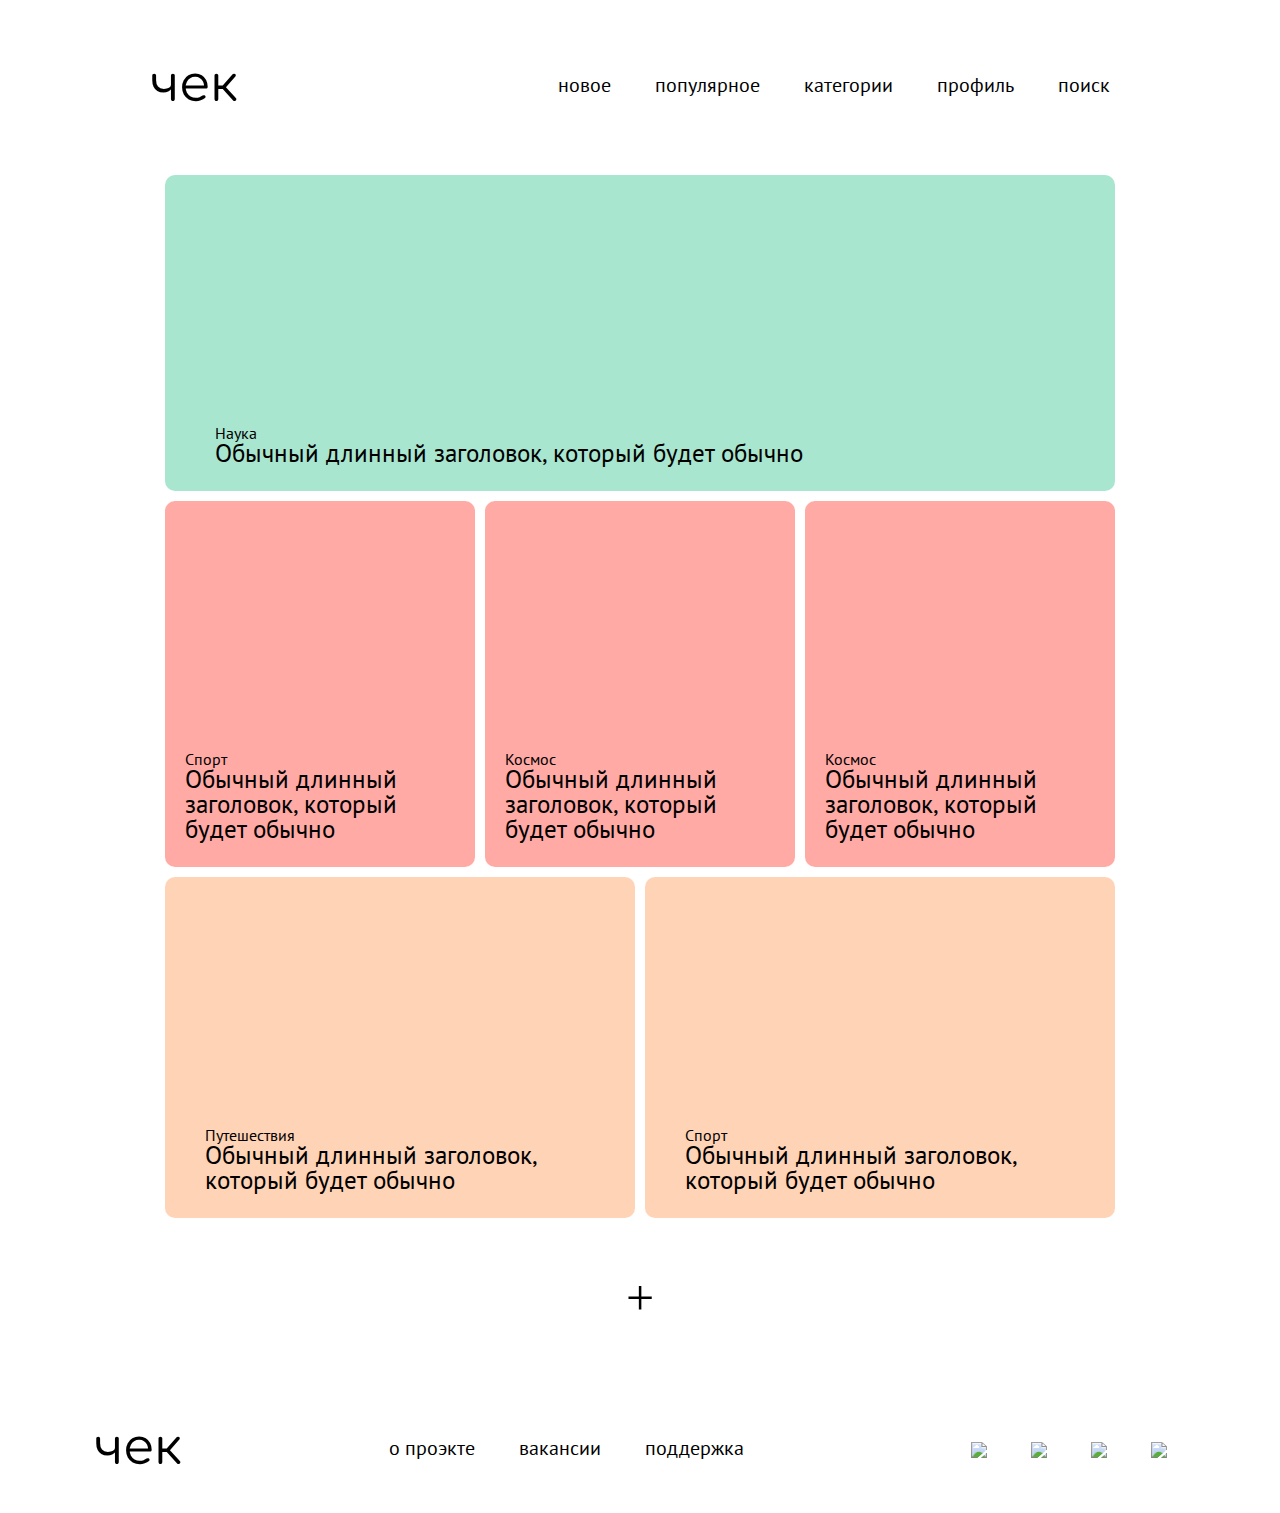
==== Desktop/news-site/index.html @ 9fce2b68 "Ver 1.0" ====
<!DOCTYPE html>
<html lang="en">
  <head>
    <meta charset="UTF-8" />
    <meta name="viewport" content="width=device-width, initial-scale=1.0" />
    <link rel="stylesheet" href="./css/reset.css" />
    <link rel="stylesheet" href="./css/style.css" />
    <title>Document</title>
  </head>
  <body>
    <!-- HEADER SECTION-->
    <header>
      <a href="#" class="logo">Чек </a>
      <nav class="header-nav">
        <ul>
          <a href="">
            <li class="nav__item nav__item_active">Новое</li>
          </a>
          <a href="">
            <li class="nav__item">Популярное</li>
          </a>
          <a href="">
            <li class="nav__item">Категории</li>
          </a>
          <a href="">
            <li class="nav__item">Профиль</li>
          </a>
          <a href="">
            <li class="nav__item">Поиск</li>
          </a>
        </ul>
      </nav>
    </header>

    <!-- CONTENT SECTION  -->
    <section class="container">
      <div class="container__row">
        <!-- LARGE ITEMS ROW-->
        <div class="item item-large">
            <div class="item__info">
              <a class="item__category" href="#">Наука</a>
              <br>
              <a class="item__header" href="#">Обычный длинный заголовок, который будет обычно</a>
              
            </div>
        </div>
      </div>

            <!-- SMALL ITEMS ROW-->
            <div class="container__row">
                <div class="item item-small">
                    <div class="item__info">
                        <a class="item__category" href="#">Спорт</a>
                        <br>
                        <a class="item__header" href="#">Обычный длинный заголовок, который будет обычно</a>
                    </div>
                </div>
        
                <a href="#">
                <div class="item item-small">
                    <div class="item__info">
                        <a class="item__category" href="#">Космос</a>
                        <br>
                        <a class="item__header" href="#">Обычный длинный заголовок, который будет обычно</a>
                    </div>
                </div>
        
                <div class="item item-small">
                  <a href="#" class="item__save">
                  </a>
                    <div class="item__info">
         
                        <a class="item__category" href="#">Космос</a>
                        <br>
                        <a class="item__header" href="#">Обычный длинный заголовок, который будет обычно</a>
                    </div>
                </div>
              </div>

      <!-- MEDIUM ITEMS ROW-->
      <div class="container__row">
        <div class="item item-medium">
            <div class="item__info">
                <a class="item__category" href="#">Путешествия</a>
                <br>
                <a class="item__header" href="#">Обычный длинный заголовок, который будет обычно</a>
            </div>
        </div>

        <div class="item item-medium">
            <div class="item__info">
                <a class="item__category" href="#">Спорт</a>
            <br>
                <a class="item__header" href="#">Обычный длинный заголовок, который будет обычно</a>
            </div>
        </div>
      </div>

      <a href="#" class="container__more">+</a>
    </section>
    <!-- FOOTER SECTION -->

    <footer>
      <a href="#" class="logo">чек</a>
      <nav class="footer-nav">
        <ul>
          <li>
            <a href="#">О проэкте</a>
          </li>
          <li>
            <a href="#">Вакансии</a>
          </li>
          <li>
            <a href="#">Поддержка</a>
          </li>
        </ul>
      </nav>
      <div class="footer__social">
          <ul>
              <li>
                <a href="#">
                    <img src="https://img.icons8.com/metro/30/000000/instagram-new.png">
                </a>
              </li>
              <li>
                <a href="#">
                    <img src="https://img.icons8.com/ios-glyphs/30/000000/github.png">
                </a>
              </li>
              <li>
                <a href="#">
                    <img src="https://img.icons8.com/android/30/000000/twitter.png">
                </a>
              </li>
              <li>
                  <a href="#">
                      <img src="https://img.icons8.com/ios-filled/30/000000/youtube.png">
                    </a>
            </li>
          </ul>




      </div>
    </footer>
  </body>
</html>
---- Desktop/news-site/css/style.css ----
@import url("https://fonts.googleapis.com/css?family=Comfortaa|PT+Sans&display=swap");
* {
  box-sizing: border-box;
}
a {
  text-decoration: none;
  color: black;
  transition: color 0.2s;
}
header ul li:hover,
footer ul li:hover,
.container__more:hover {
  color: #97bbb9;
  transition: color 0.2s;
}
li {
  color: black;
  transition: color 0.2s;
}
header {
  display: flex;
  align-items: center;
  justify-content: space-around;
  margin: 60px 0px;
  text-transform: lowercase;
}

.logo {
  text-transform: lowercase;
  font-size: 50px;
  font-family: "Comfortaa", Helvetica, sans-serif;
}
.header-nav ul li,
.footer-nav ul li,
.footer__social ul li {
  display: inline-block;
  margin: 0 20px;
  font-family: "PT Sans", Helvetica, sans-serif;
  font-size: 20px;
}
.container {
  width: 75%;
  margin: auto;
}
.container__row {
  display: flex;
  justify-content: center;
}
.item {
  border-radius: 10px;
  margin: 5px;
  font-family: "PT Sans", Helvetica, sans-serif;
}

.item-large {
  width: 100%;
  padding: 250px 20px 25px 50px;
  background-color: #a8e6cf;
  transition: background-color 0.3s;
}
.item-large:hover {
  background-color: #b8f0db;
  transition: background-color 0.3s;
}
.item-medium {
  width: 50%;
  padding: 250px 20px 25px 40px;
  background-color: #ffd3b6;
  transition: background-color 0.3s;
}
.item-medium:hover {
  background-color: #ffe4d2;
  transition: background-color 0.3s;
  color: grey;
}
.item-small {
  width: 33%;
  padding: 250px 20px 25px 20px;
  background-color: #ffaaa5;
  transition: background-color 0.3s;
}
.item-small:hover {
  background-color: #fdbcb9;
  transition: background-color 0.3s;
}

.item__header {
  font-size: 25px;
  margin-top: 10px;
}
.container__more {
  text-align: center;
  display: block;
  font-size: 50px;
  margin: 50px 0;
}

.footer-nav {
  display: flex;
  align-items: center;
}

footer {
  display: flex;
  align-items: center;
  justify-content: space-around;
  margin: 100px 0px 40px 0px;
  text-transform: lowercase;
}
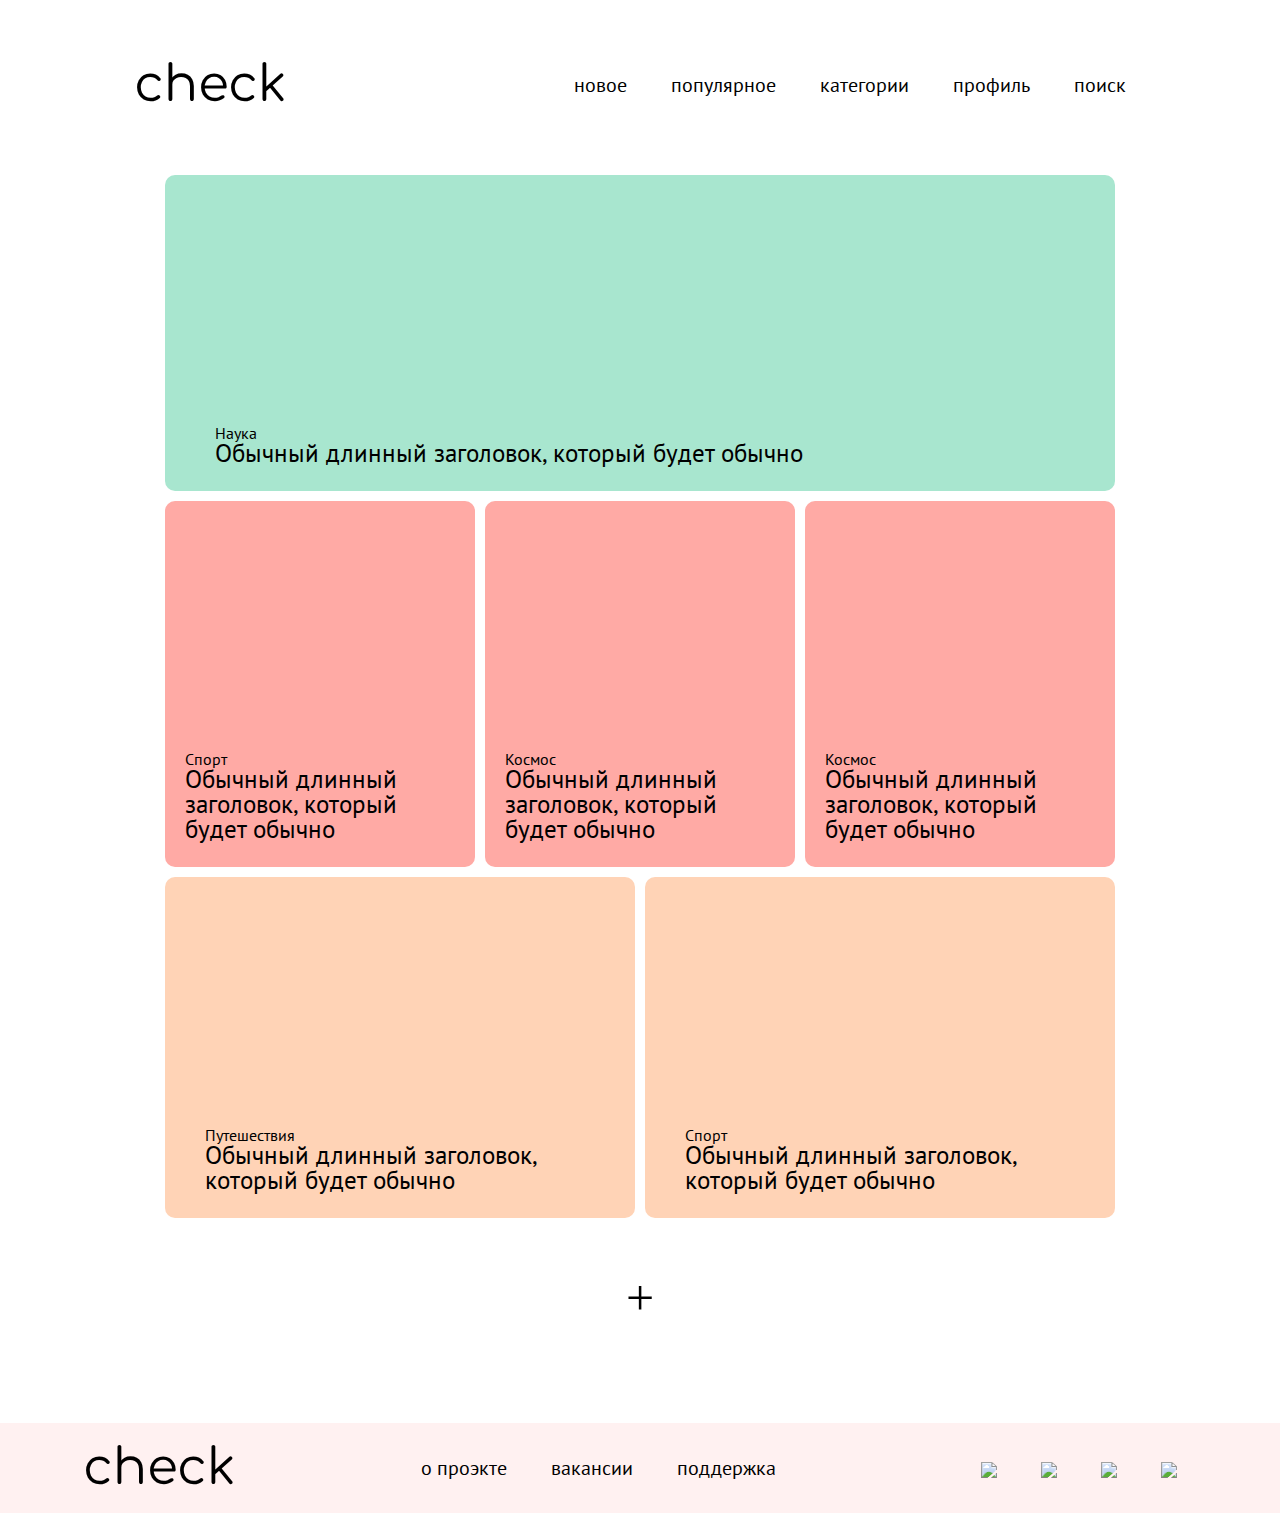
==== commit c3979d93: "Added changes to footer" ====
--- a/Desktop/news-site/index.html
+++ b/Desktop/news-site/index.html
@@ -10,7 +10,7 @@
   <body>
     <!-- HEADER SECTION-->
     <header>
-      <a href="#" class="logo">Чек </a>
+      <a href="#" class="logo">check </a>
       <nav class="header-nav">
         <ul>
           <a href="">
@@ -101,7 +101,7 @@
     <!-- FOOTER SECTION -->
 
     <footer>
-      <a href="#" class="logo">чек</a>
+      <a href="#" class="logo">check</a>
       <nav class="footer-nav">
         <ul>
           <li>
--- a/Desktop/news-site/css/style.css
+++ b/Desktop/news-site/css/style.css
@@ -8,7 +8,7 @@
   transition: color 0.2s;
 }
 header ul li:hover,
-footer ul li:hover,
+footer ul li a:hover,
 .container__more:hover {
   color: #97bbb9;
   transition: color 0.2s;
@@ -104,6 +104,8 @@
   display: flex;
   align-items: center;
   justify-content: space-around;
-  margin: 100px 0px 40px 0px;
+  margin: 100px 0px 0px 0px;
+  padding: 20px 0px 20px 0px;
   text-transform: lowercase;
+  background: rgba(255, 234, 234, 0.692);
 }
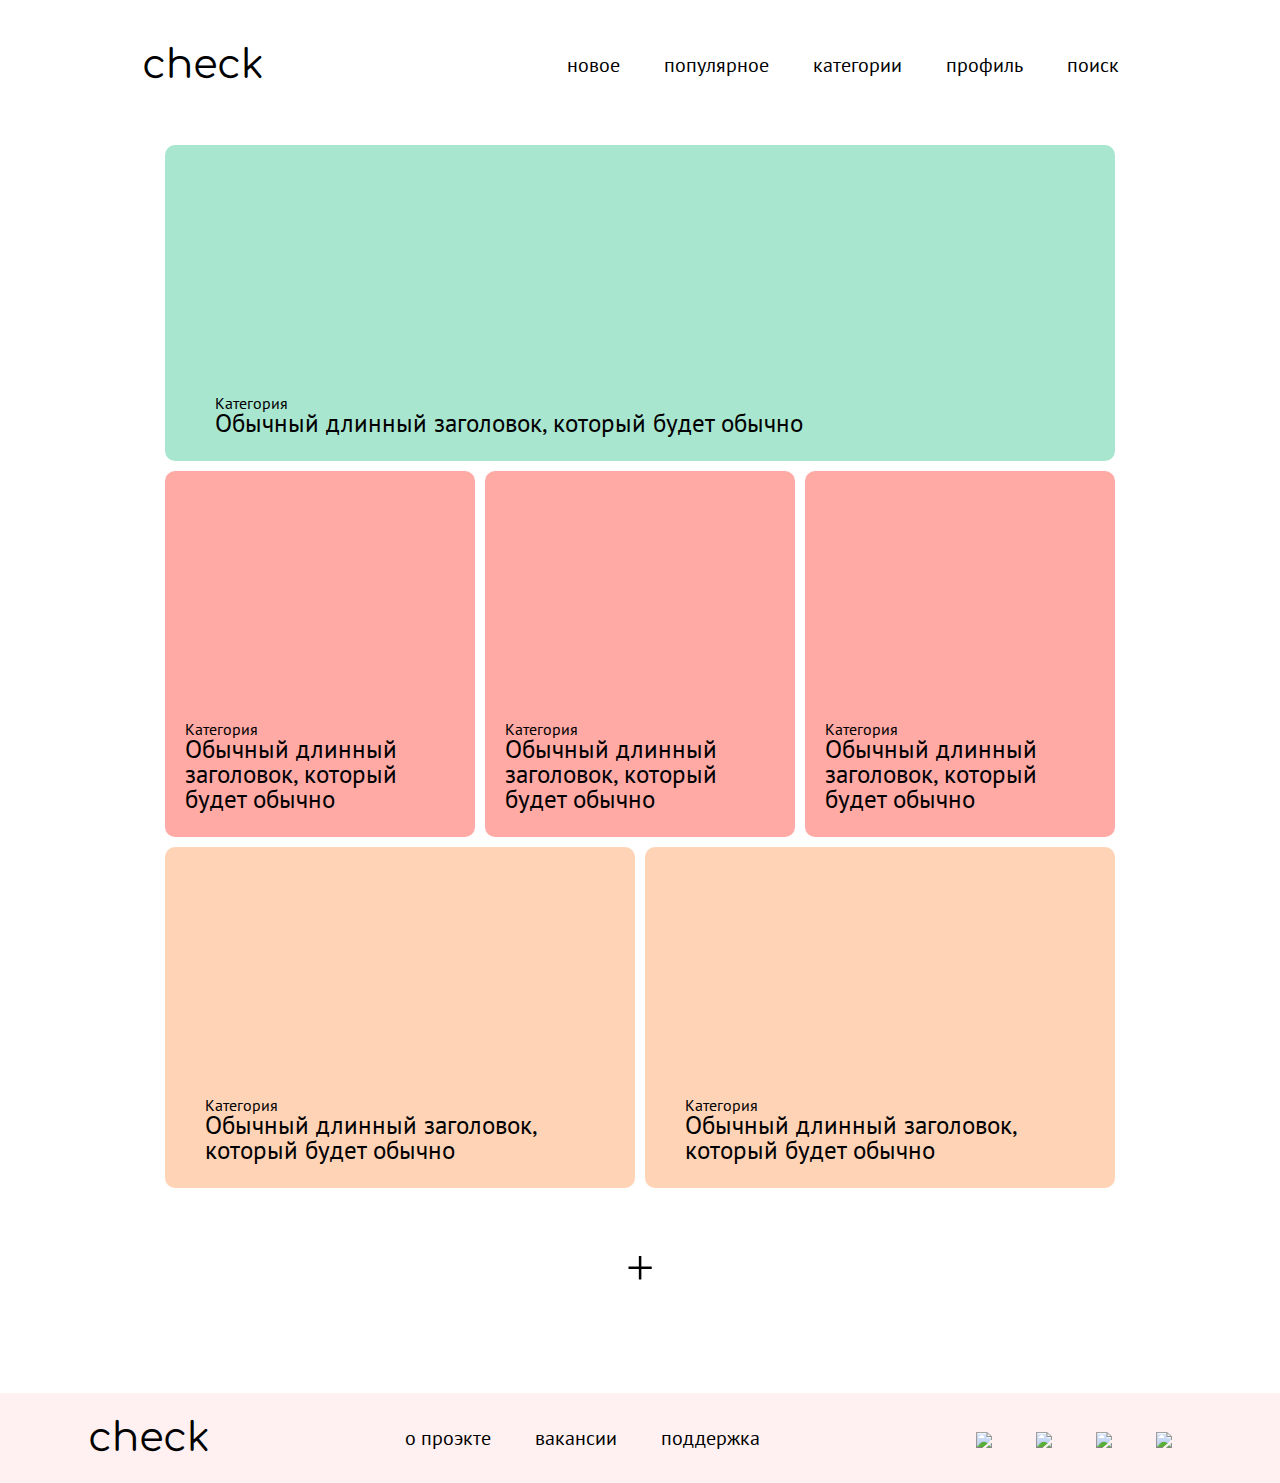
==== commit d8c8c31c: "Added dropdown and about page" ====
--- a/Desktop/news-site/index.html
+++ b/Desktop/news-site/index.html
@@ -10,23 +10,47 @@
   <body>
     <!-- HEADER SECTION-->
     <header>
-      <a href="#" class="logo">check </a>
+      <a href="index.html" class="logo">check </a>
       <nav class="header-nav">
-        <ul>
+        <ul class="header-nav__ul">
           <a href="">
-            <li class="nav__item nav__item_active">Новое</li>
+            <li class="nav__item nav__item_active">
+              <a href="#">Новое</a>
+            </li>
           </a>
           <a href="">
-            <li class="nav__item">Популярное</li>
+            <li class="nav__item">
+              <a href="#">Популярное</a>
+            </li>
+          </a>
+            <li class="nav__item nav__item_hover ">
+                <a href="#">Категории</a>
+              <ul class="nav__list">
+                <li>
+                  <a href="#">Спорт</a>
+                </li>
+                <li>
+                  <a href="#">Космос</a>
+                </li>
+                <li>
+                  <a href="#">Наука</a>
+                </li>
+                <li>
+                  <a href="#">Политика</a>
+                </li>
+              </ul>
+            </li>
+          <a href="">
+            <li class="nav__item">
+             <a href="#">
+               Профиль
+              </a>
+            </li>
           </a>
           <a href="">
-            <li class="nav__item">Категории</li>
-          </a>
-          <a href="">
-            <li class="nav__item">Профиль</li>
-          </a>
-          <a href="">
-            <li class="nav__item">Поиск</li>
+            <li class="nav__item">
+              <a href="#">Поиск</a>
+            </li>
           </a>
         </ul>
       </nav>
@@ -38,7 +62,7 @@
         <!-- LARGE ITEMS ROW-->
         <div class="item item-large">
             <div class="item__info">
-              <a class="item__category" href="#">Наука</a>
+              <a class="item__category" href="#">Категория</a>
               <br>
               <a class="item__header" href="#">Обычный длинный заголовок, который будет обычно</a>
               
@@ -50,7 +74,7 @@
             <div class="container__row">
                 <div class="item item-small">
                     <div class="item__info">
-                        <a class="item__category" href="#">Спорт</a>
+                        <a class="item__category" href="#">Категория</a>
                         <br>
                         <a class="item__header" href="#">Обычный длинный заголовок, который будет обычно</a>
                     </div>
@@ -59,7 +83,7 @@
                 <a href="#">
                 <div class="item item-small">
                     <div class="item__info">
-                        <a class="item__category" href="#">Космос</a>
+                        <a class="item__category" href="#">Категория</a>
                         <br>
                         <a class="item__header" href="#">Обычный длинный заголовок, который будет обычно</a>
                     </div>
@@ -70,7 +94,7 @@
                   </a>
                     <div class="item__info">
          
-                        <a class="item__category" href="#">Космос</a>
+                        <a class="item__category" href="#">Категория</a>
                         <br>
                         <a class="item__header" href="#">Обычный длинный заголовок, который будет обычно</a>
                     </div>
@@ -81,7 +105,7 @@
       <div class="container__row">
         <div class="item item-medium">
             <div class="item__info">
-                <a class="item__category" href="#">Путешествия</a>
+                <a class="item__category" href="#">Категория</a>
                 <br>
                 <a class="item__header" href="#">Обычный длинный заголовок, который будет обычно</a>
             </div>
@@ -89,7 +113,7 @@
 
         <div class="item item-medium">
             <div class="item__info">
-                <a class="item__category" href="#">Спорт</a>
+                <a class="item__category" href="#">Категория</a>
             <br>
                 <a class="item__header" href="#">Обычный длинный заголовок, который будет обычно</a>
             </div>
@@ -105,35 +129,35 @@
       <nav class="footer-nav">
         <ul>
           <li>
-            <a href="#">О проэкте</a>
+            <a href="./html/about.html">О проэкте</a>
           </li>
           <li>
-            <a href="#">Вакансии</a>
+            <a href="./html/jobs.html">Вакансии</a>
           </li>
           <li>
-            <a href="#">Поддержка</a>
+            <a href="./html/donate.html">Поддержка</a>
           </li>
         </ul>
       </nav>
       <div class="footer__social">
           <ul>
               <li>
-                <a href="#">
+                <a href="https://www.instagram.com/adnrewsnmv/">
                     <img src="https://img.icons8.com/metro/30/000000/instagram-new.png">
                 </a>
               </li>
               <li>
-                <a href="#">
+                <a href="https://github.com/andrewsmnv">
                     <img src="https://img.icons8.com/ios-glyphs/30/000000/github.png">
                 </a>
               </li>
               <li>
-                <a href="#">
+                <a href="https://twitter.com/adnrewsnmv">
                     <img src="https://img.icons8.com/android/30/000000/twitter.png">
                 </a>
               </li>
               <li>
-                  <a href="#">
+                  <a href="https://www.youtube.com/channel/UC5Xl2vVItggEzt8CeP-9N6w?view_as=subscriber">
                       <img src="https://img.icons8.com/ios-filled/30/000000/youtube.png">
                     </a>
             </li>
--- a/Desktop/news-site/css/style.css
+++ b/Desktop/news-site/css/style.css
@@ -7,11 +7,15 @@
   color: black;
   transition: color 0.2s;
 }
-header ul li:hover,
+.header-nav ul li a:hover,
 footer ul li a:hover,
 .container__more:hover {
   color: #97bbb9;
   transition: color 0.2s;
+}
+
+.nav__item_active {
+  color: #97bbb9;
 }
 li {
   color: black;
@@ -21,23 +25,26 @@
   display: flex;
   align-items: center;
   justify-content: space-around;
-  margin: 60px 0px;
+  padding: 40px 0px 0px 0px;
+  margin: 0px 0px 50px 0px;
   text-transform: lowercase;
 }
 
 .logo {
   text-transform: lowercase;
-  font-size: 50px;
+  font-size: 40px;
   font-family: "Comfortaa", Helvetica, sans-serif;
 }
-.header-nav ul li,
+.header-nav__ul li,
 .footer-nav ul li,
 .footer__social ul li {
   display: inline-block;
-  margin: 0 20px;
+  margin: 15px 20px;
   font-family: "PT Sans", Helvetica, sans-serif;
   font-size: 20px;
+  transition: display 0.3s;
 }
+
 .container {
   width: 75%;
   margin: auto;
@@ -59,7 +66,7 @@
   transition: background-color 0.3s;
 }
 .item-large:hover {
-  background-color: #b8f0db;
+  background-color: #b9f5df;
   transition: background-color 0.3s;
 }
 .item-medium {
@@ -109,3 +116,23 @@
   text-transform: lowercase;
   background: rgba(255, 234, 234, 0.692);
 }
+
+.nav__list {
+  display: none;
+  transition: display 0.3s;
+  border-radius: 5px;
+  margin-top: 2px;
+  margin: 0 auto;
+}
+.nav__list li {
+  margin: 8px;
+}
+
+.nav__item:hover .nav__list {
+  display: flex;
+  justify-content: flex-start;
+  position: absolute;
+  transition: display 0.3s;
+  background-color: white;
+  padding: 10px;
+}
